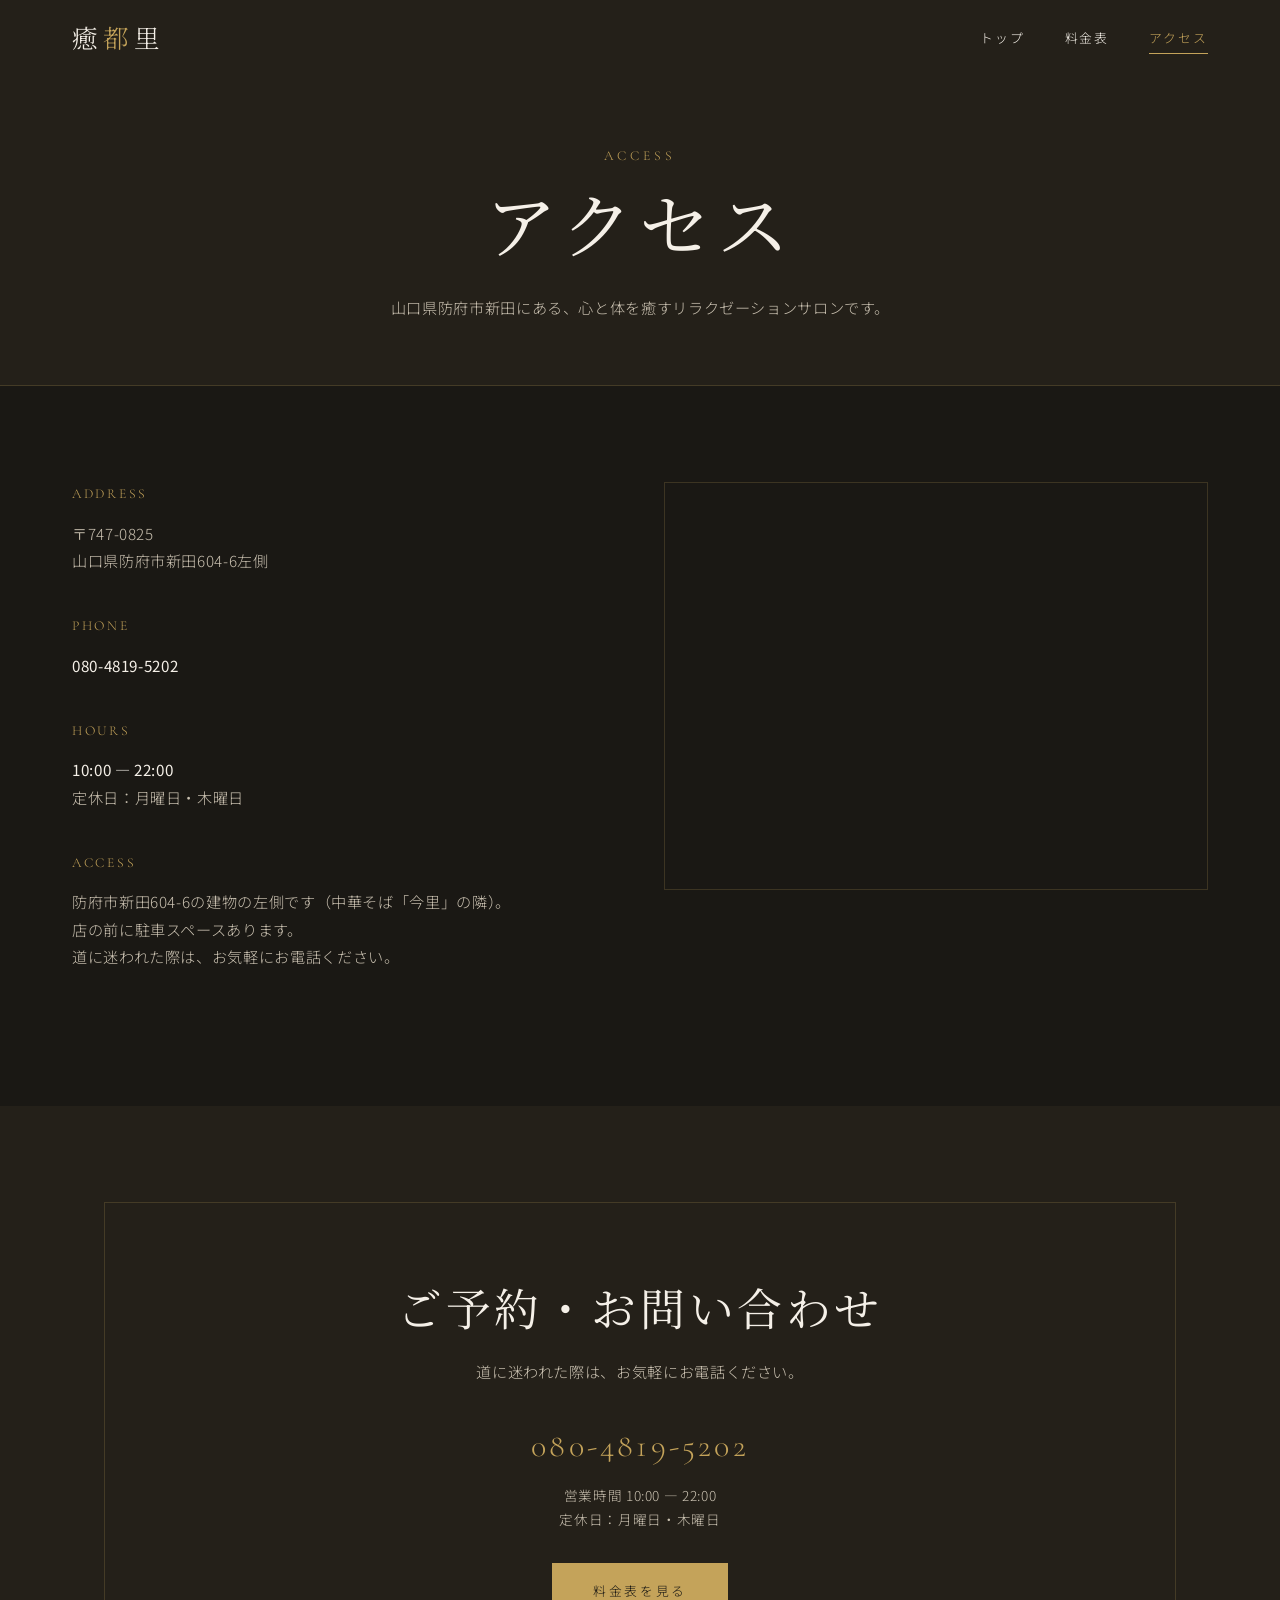
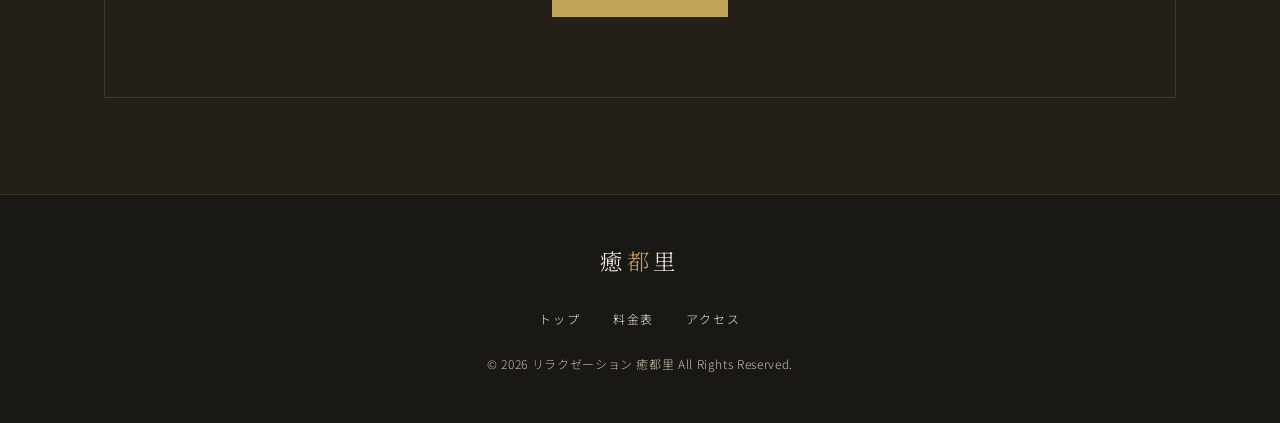
==== access.html @ 3822f06d "first release" ====
<!DOCTYPE html>
<html lang="ja">
<head>
  <meta charset="UTF-8">
  <meta name="viewport" content="width=device-width, initial-scale=1.0">
  <meta name="description" content="リラクゼーション 癒都里へのアクセス情報。住所、営業時間、最寄り駅からの道順をご案内します。">
  <title>アクセス | リラクゼーション 癒都里</title>
  <link rel="preconnect" href="https://fonts.googleapis.com">
  <link rel="preconnect" href="https://fonts.gstatic.com" crossorigin>
  <link href="https://fonts.googleapis.com/css2?family=Cormorant+Garamond:wght@300;400;500&family=Noto+Sans+JP:wght@300;400&family=Noto+Serif+JP:wght@300;400&display=swap" rel="stylesheet">
  <link rel="stylesheet" href="css/style.css">
</head>
<body>

  <header class="header">
    <div class="container header__inner">
      <a href="index.html" class="logo">癒<span>都</span>里</a>
      <nav class="nav">
        <a href="index.html" class="nav__link">トップ</a>
        <a href="price.html" class="nav__link">料金表</a>
        <a href="access.html" class="nav__link nav__link--active">アクセス</a>
      </nav>
      <button class="menu-toggle" aria-label="メニューを開く">
        <span></span>
        <span></span>
        <span></span>
      </button>
    </div>
  </header>

  <div class="page-header">
    <div class="container">
      <span class="section-label">Access</span>
      <h1 class="page-header__title">アクセス</h1>
      <p class="page-header__desc">山口県防府市新田にある、心と体を癒すリラクゼーションサロンです。</p>
    </div>
  </div>

  <section class="section">
    <div class="container">
      <div class="access-grid">
        <div class="access-info fade-in">
          <div class="access-info__block">
            <p class="access-info__label">Address</p>
            <p class="access-info__text">
              〒747-0825<br>
              山口県防府市新田604-6左側
            </p>
          </div>
          <div class="access-info__block">
            <p class="access-info__label">Phone</p>
            <p class="access-info__text">
              <strong>080-4819-5202</strong>
            </p>
          </div>
          <div class="access-info__block">
            <p class="access-info__label">Hours</p>
            <p class="access-info__text">
              <strong>10:00 — 22:00</strong><br>
              定休日：月曜日・木曜日
            </p>
          </div>
          <div class="access-info__block">
            <p class="access-info__label">Access</p>
            <p class="access-info__text">
              防府市新田604-6の建物の左側です（中華そば「今里」の隣）。<br>
              店の前に駐車スペースあります。<br>
              道に迷われた際は、お気軽にお電話ください。
            </p>
          </div>
        </div>
        <div class="access-map fade-in">
          <iframe
            src="https://maps.google.com/maps?q=%E9%98%B2%E5%BA%9C%E5%B8%82%E6%96%B0%E7%94%B0604-6&t=&z=15&ie=UTF8&iwloc=&output=embed"
            allowfullscreen=""
            loading="lazy"
            referrerpolicy="no-referrer-when-downgrade"
            title="癒都里 地図">
          </iframe>
        </div>
      </div>
    </div>
  </section>

  <section class="section section--alt">
    <div class="container">
      <div class="cta fade-in">
        <h2 class="cta__title">ご予約・お問い合わせ</h2>
        <p class="cta__desc">道に迷われた際は、お気軽にお電話ください。</p>
        <p class="cta__phone">080-4819-5202</p>
        <p class="cta__hours">営業時間 10:00 — 22:00<br>定休日：月曜日・木曜日</p>
        <a href="price.html" class="btn btn--filled">料金表を見る</a>
      </div>
    </div>
  </section>

  <footer class="footer">
    <div class="container">
      <p class="footer__logo">癒<span>都</span>里</p>
      <nav class="footer__nav">
        <a href="index.html">トップ</a>
        <a href="price.html">料金表</a>
        <a href="access.html">アクセス</a>
      </nav>
      <p class="footer__copy">&copy; 2026 リラクゼーション 癒都里 All Rights Reserved.</p>
    </div>
  </footer>

  <script src="js/main.js"></script>
</body>
</html>
---- css/style.css ----
/* ========================================
   癒都里 — Luxury Massage Salon
   ======================================== */

:root {
  --color-bg: #1a1814;
  --color-bg-light: #242019;
  --color-bg-card: #2c261f;
  --color-cream: #f5f0e8;
  --color-cream-muted: #c9c0b0;
  --color-gold: #c4a35a;
  --color-gold-light: #d4b87a;
  --color-gold-dark: #9a7d3c;
  --color-border: rgba(196, 163, 90, 0.2);
  --font-serif: "Cormorant Garamond", "Noto Serif JP", serif;
  --font-sans: "Noto Sans JP", "Hiragino Sans", sans-serif;
  --transition: 0.4s cubic-bezier(0.25, 0.46, 0.45, 0.94);
  --header-height: 80px;
}

*,
*::before,
*::after {
  box-sizing: border-box;
  margin: 0;
  padding: 0;
}

html {
  scroll-behavior: smooth;
  font-size: 16px;
}

body {
  font-family: var(--font-sans);
  background-color: var(--color-bg);
  color: var(--color-cream);
  line-height: 1.8;
  font-weight: 300;
  letter-spacing: 0.04em;
  overflow-x: hidden;
}

img {
  max-width: 100%;
  height: auto;
  display: block;
}

a {
  color: inherit;
  text-decoration: none;
  transition: color var(--transition);
}

a:hover {
  color: var(--color-gold);
}

ul {
  list-style: none;
}

/* ---- Typography ---- */

h1, h2, h3, h4 {
  font-family: var(--font-serif);
  font-weight: 400;
  line-height: 1.3;
  letter-spacing: 0.08em;
}

h1 { font-size: clamp(2.5rem, 6vw, 4.5rem); }
h2 { font-size: clamp(1.8rem, 4vw, 2.8rem); }
h3 { font-size: clamp(1.2rem, 2.5vw, 1.6rem); }

.section-label {
  display: block;
  font-family: var(--font-serif);
  font-size: 0.85rem;
  letter-spacing: 0.3em;
  text-transform: uppercase;
  color: var(--color-gold);
  margin-bottom: 1rem;
}

.section-title {
  margin-bottom: 1.5rem;
}

.section-desc {
  color: var(--color-cream-muted);
  max-width: 600px;
  font-size: 0.95rem;
}

/* ---- Layout ---- */

.container {
  width: 100%;
  max-width: 1200px;
  margin: 0 auto;
  padding: 0 2rem;
}

.section {
  padding: 6rem 0;
}

.section--alt {
  background-color: var(--color-bg-light);
}

/* ---- Header ---- */

.header {
  position: fixed;
  top: 0;
  left: 0;
  right: 0;
  z-index: 1000;
  height: var(--header-height);
  display: flex;
  align-items: center;
  transition: background var(--transition), box-shadow var(--transition);
}

.header--scrolled {
  background: rgba(26, 24, 20, 0.95);
  backdrop-filter: blur(12px);
  box-shadow: 0 1px 0 var(--color-border);
}

.header__inner {
  display: flex;
  align-items: center;
  justify-content: space-between;
  width: 100%;
}

.logo {
  font-family: var(--font-serif);
  font-size: 1.6rem;
  letter-spacing: 0.2em;
  color: var(--color-cream);
}

.logo span {
  color: var(--color-gold);
}

.nav {
  display: flex;
  gap: 2.5rem;
}

.nav__link {
  font-size: 0.8rem;
  letter-spacing: 0.15em;
  text-transform: uppercase;
  position: relative;
  padding-bottom: 4px;
}

.nav__link::after {
  content: "";
  position: absolute;
  bottom: 0;
  left: 0;
  width: 0;
  height: 1px;
  background: var(--color-gold);
  transition: width var(--transition);
}

.nav__link:hover::after,
.nav__link--active::after {
  width: 100%;
}

.nav__link--active {
  color: var(--color-gold);
}

/* Hamburger */
.menu-toggle {
  display: none;
  flex-direction: column;
  gap: 6px;
  background: none;
  border: none;
  cursor: pointer;
  padding: 4px;
}

.menu-toggle span {
  display: block;
  width: 24px;
  height: 1px;
  background: var(--color-cream);
  transition: var(--transition);
}

.menu-toggle--open span:nth-child(1) {
  transform: rotate(45deg) translate(5px, 5px);
}

.menu-toggle--open span:nth-child(2) {
  opacity: 0;
}

.menu-toggle--open span:nth-child(3) {
  transform: rotate(-45deg) translate(5px, -5px);
}

/* ---- Hero ---- */

.hero {
  position: relative;
  min-height: 100vh;
  display: flex;
  align-items: center;
  justify-content: center;
  text-align: center;
  overflow: hidden;
}

.hero__bg {
  position: absolute;
  inset: 0;
  background:
    linear-gradient(
      to bottom,
      rgba(26, 24, 20, 0.5) 0%,
      rgba(26, 24, 20, 0.7) 50%,
      rgba(26, 24, 20, 0.95) 100%
    ),
    url("../img/hero/hero-bg.jpg") center/cover no-repeat;
}

.hero__content {
  position: relative;
  z-index: 1;
  padding: 2rem;
  animation: fadeUp 1.2s ease forwards;
}

.hero__subtitle {
  font-family: var(--font-serif);
  font-size: 0.9rem;
  letter-spacing: 0.4em;
  text-transform: uppercase;
  color: var(--color-gold);
  margin-bottom: 1.5rem;
}

.hero__title {
  margin-bottom: 1.5rem;
}

.hero__desc {
  color: var(--color-cream-muted);
  font-size: 1rem;
  max-width: 500px;
  margin: 0 auto 2.5rem;
}

.hero__scroll {
  position: absolute;
  bottom: 2.5rem;
  left: 50%;
  transform: translateX(-50%);
  display: flex;
  flex-direction: column;
  align-items: center;
  gap: 0.5rem;
  font-size: 0.7rem;
  letter-spacing: 0.2em;
  text-transform: uppercase;
  color: var(--color-cream-muted);
  animation: fadeUp 1.2s 0.6s ease both;
}

.hero__scroll-line {
  width: 1px;
  height: 40px;
  background: linear-gradient(to bottom, var(--color-gold), transparent);
  animation: scrollLine 2s ease infinite;
}

/* ---- Buttons ---- */

.btn {
  display: inline-block;
  padding: 0.9rem 2.5rem;
  font-size: 0.8rem;
  letter-spacing: 0.2em;
  text-transform: uppercase;
  border: 1px solid var(--color-gold);
  color: var(--color-gold);
  background: transparent;
  cursor: pointer;
  transition: var(--transition);
  font-family: var(--font-sans);
}

.btn:hover {
  background: var(--color-gold);
  color: var(--color-bg);
}

.btn--filled {
  background: var(--color-gold);
  color: var(--color-bg);
}

.btn--filled:hover {
  background: var(--color-gold-light);
  border-color: var(--color-gold-light);
}

/* ---- Page Header ---- */

.page-header {
  padding: calc(var(--header-height) + 4rem) 0 4rem;
  text-align: center;
  background: var(--color-bg-light);
  border-bottom: 1px solid var(--color-border);
}

.page-header__title {
  margin-bottom: 1rem;
}

.page-header__desc {
  color: var(--color-cream-muted);
  font-size: 0.95rem;
}

/* ---- About / Features ---- */

.about-grid {
  display: grid;
  grid-template-columns: 1fr 1fr;
  gap: 4rem;
  align-items: center;
}

.about-grid__image {
  position: relative;
  aspect-ratio: 4 / 3;
  overflow: hidden;
  background-color: var(--color-bg-light);
}

.about-grid__image img {
  width: 100%;
  height: 100%;
  object-fit: contain;
  object-position: center;
  transition: transform 0.8s ease;
}

.about-grid__image:hover img {
  transform: scale(1.03);
}

.about-grid__image::after {
  content: "";
  position: absolute;
  inset: 12px;
  border: 1px solid var(--color-gold);
  opacity: 0.3;
  pointer-events: none;
}

.features {
  display: grid;
  grid-template-columns: repeat(3, 1fr);
  gap: 2rem;
}

.feature-card {
  padding: 2.5rem 2rem;
  border: 1px solid var(--color-border);
  text-align: center;
  transition: var(--transition);
}

.feature-card:hover {
  border-color: var(--color-gold);
  transform: translateY(-4px);
}

.feature-card__icon {
  font-size: 2rem;
  margin-bottom: 1.5rem;
  color: var(--color-gold);
}

.feature-card__title {
  margin-bottom: 1rem;
  font-size: 1.1rem;
}

.feature-card__text {
  color: var(--color-cream-muted);
  font-size: 0.85rem;
}

/* ---- Menu Preview ---- */

.menu-preview {
  display: grid;
  grid-template-columns: repeat(3, 1fr);
  gap: 1.5rem;
}

.menu-preview--two {
  grid-template-columns: repeat(2, 1fr);
  max-width: 800px;
  margin: 0 auto;
}

.menu-card {
  position: relative;
  overflow: hidden;
  aspect-ratio: 3/4;
}

.menu-card img {
  width: 100%;
  height: 100%;
  object-fit: cover;
  object-position: center 35%;
  filter: brightness(0.9) saturate(0.9);
  transition: transform 0.8s ease, filter 0.8s ease;
}

.menu-card:hover img {
  transform: scale(1.05);
  filter: brightness(0.95) saturate(0.95);
}

.menu-card__overlay {
  position: absolute;
  inset: 0;
  background: linear-gradient(to top, rgba(26, 24, 20, 0.9) 0%, transparent 60%);
  display: flex;
  flex-direction: column;
  justify-content: flex-end;
  padding: 2rem;
}

.menu-card__title {
  font-size: 1.2rem;
  margin-bottom: 0.3rem;
}

.menu-card__price {
  color: var(--color-gold);
  font-family: var(--font-serif);
  font-size: 1.1rem;
}

/* ---- Price Table ---- */

.price-category {
  margin-bottom: 4rem;
}

.price-category:last-child {
  margin-bottom: 0;
}

.price-category__header {
  display: flex;
  align-items: baseline;
  gap: 1.5rem;
  margin-bottom: 2rem;
  padding-bottom: 1rem;
  border-bottom: 1px solid var(--color-border);
}

.price-category__desc {
  color: var(--color-cream-muted);
  font-size: 0.85rem;
}

.price-list {
  display: flex;
  flex-direction: column;
  gap: 0;
}

.price-item {
  display: grid;
  grid-template-columns: 1fr auto auto;
  gap: 2rem;
  align-items: baseline;
  padding: 1.5rem 0;
  border-bottom: 1px solid var(--color-border);
  transition: var(--transition);
}

.price-item:hover {
  padding-left: 1rem;
  border-color: var(--color-gold);
}

.price-item__name {
  font-family: var(--font-serif);
  font-size: 1.15rem;
}

.price-item__detail {
  color: var(--color-cream-muted);
  font-size: 0.8rem;
  margin-top: 0.3rem;
}

.price-item__duration {
  color: var(--color-cream-muted);
  font-size: 0.85rem;
  white-space: nowrap;
}

.price-item__price {
  font-family: var(--font-serif);
  font-size: 1.3rem;
  color: var(--color-gold);
  white-space: nowrap;
}

.price-item__price small {
  font-size: 0.75rem;
  color: var(--color-cream-muted);
}

.price-note {
  margin-top: 3rem;
  padding: 2rem;
  border: 1px solid var(--color-border);
  color: var(--color-cream-muted);
  font-size: 0.85rem;
}

.price-note ul {
  margin-top: 0.5rem;
  padding-left: 1.2rem;
}

.price-note li {
  list-style: disc;
  margin-bottom: 0.3rem;
}

/* ---- Access ---- */

.access-grid {
  display: grid;
  grid-template-columns: 1fr 1fr;
  gap: 3rem;
}

.access-info__block {
  margin-bottom: 2.5rem;
}

.access-info__label {
  font-family: var(--font-serif);
  font-size: 0.85rem;
  letter-spacing: 0.2em;
  color: var(--color-gold);
  margin-bottom: 0.8rem;
  text-transform: uppercase;
}

.access-info__text {
  color: var(--color-cream-muted);
  font-size: 0.95rem;
}

.access-info__text strong {
  color: var(--color-cream);
  font-weight: 400;
}

.access-map {
  position: relative;
  aspect-ratio: 4/3;
  border: 1px solid var(--color-border);
  overflow: hidden;
}

.access-map iframe {
  width: 100%;
  height: 100%;
  border: 0;
  filter: grayscale(30%) contrast(1.1);
}

.access-steps {
  margin-top: 4rem;
}

.access-steps__list {
  display: grid;
  grid-template-columns: repeat(3, 1fr);
  gap: 2rem;
  margin-top: 2rem;
}

.access-step {
  text-align: center;
  padding: 2rem 1.5rem;
  border: 1px solid var(--color-border);
}

.access-step__number {
  font-family: var(--font-serif);
  font-size: 2rem;
  color: var(--color-gold);
  margin-bottom: 1rem;
}

.access-step__title {
  margin-bottom: 0.8rem;
  font-size: 1rem;
}

.access-step__text {
  color: var(--color-cream-muted);
  font-size: 0.85rem;
}

/* ---- CTA ---- */

.cta {
  text-align: center;
  padding: 5rem 2rem;
  border: 1px solid var(--color-border);
  margin: 0 2rem;
}

.cta__title {
  margin-bottom: 1rem;
}

.cta__desc {
  color: var(--color-cream-muted);
  margin-bottom: 2rem;
  font-size: 0.95rem;
}

.cta__phone {
  font-family: var(--font-serif);
  font-size: 2rem;
  color: var(--color-gold);
  letter-spacing: 0.1em;
  margin-bottom: 0.5rem;
}

.cta__hours {
  color: var(--color-cream-muted);
  font-size: 0.85rem;
  margin-bottom: 2rem;
}

/* ---- Footer ---- */

.footer {
  padding: 3rem 0;
  border-top: 1px solid var(--color-border);
  text-align: center;
}

.footer__logo {
  font-family: var(--font-serif);
  font-size: 1.4rem;
  letter-spacing: 0.2em;
  margin-bottom: 1.5rem;
}

.footer__logo span {
  color: var(--color-gold);
}

.footer__nav {
  display: flex;
  justify-content: center;
  gap: 2rem;
  margin-bottom: 1.5rem;
}

.footer__nav a {
  font-size: 0.75rem;
  letter-spacing: 0.15em;
  text-transform: uppercase;
}

.footer__copy {
  color: var(--color-cream-muted);
  font-size: 0.75rem;
}

/* ---- Animations ---- */

@keyframes fadeUp {
  from {
    opacity: 0;
    transform: translateY(30px);
  }
  to {
    opacity: 1;
    transform: translateY(0);
  }
}

@keyframes scrollLine {
  0%, 100% { opacity: 0; transform: scaleY(0); transform-origin: top; }
  50% { opacity: 1; transform: scaleY(1); transform-origin: top; }
  51% { transform-origin: bottom; }
  100% { opacity: 0; transform: scaleY(0); transform-origin: bottom; }
}

.fade-in {
  opacity: 0;
  transform: translateY(20px);
  transition: opacity 0.8s ease, transform 0.8s ease;
}

.fade-in--visible {
  opacity: 1;
  transform: translateY(0);
}

/* ---- Divider ---- */

.divider {
  width: 60px;
  height: 1px;
  background: var(--color-gold);
  margin: 1.5rem auto;
}

.divider--left {
  margin: 1.5rem 0;
}

/* ---- Responsive ---- */

@media (max-width: 1024px) {
  .features {
    grid-template-columns: repeat(2, 1fr);
  }

  .menu-preview {
    grid-template-columns: repeat(2, 1fr);
  }

  .access-steps__list {
    grid-template-columns: repeat(2, 1fr);
  }
}

@media (max-width: 768px) {
  :root {
    --header-height: 70px;
  }

  .nav {
    position: fixed;
    top: var(--header-height);
    left: 0;
    right: 0;
    background: rgba(26, 24, 20, 0.98);
    flex-direction: column;
    align-items: center;
    padding: 2rem;
    gap: 1.5rem;
    transform: translateY(-120%);
    opacity: 0;
    transition: var(--transition);
    border-bottom: 1px solid var(--color-border);
  }

  .nav--open {
    transform: translateY(0);
    opacity: 1;
  }

  .menu-toggle {
    display: flex;
  }

  .about-grid {
    grid-template-columns: 1fr;
    gap: 2rem;
  }

  .about-grid__image {
    aspect-ratio: 3 / 2;
  }

  .features {
    grid-template-columns: 1fr;
  }

  .menu-preview {
    grid-template-columns: 1fr;
  }

  .price-item {
    grid-template-columns: 1fr;
    gap: 0.5rem;
  }

  .access-grid {
    grid-template-columns: 1fr;
  }

  .access-steps__list {
    grid-template-columns: 1fr;
  }

  .section {
    padding: 4rem 0;
  }

  .cta {
    margin: 0 1rem;
    padding: 3rem 1.5rem;
  }
}

@media (max-width: 480px) {
  .container {
    padding: 0 1.2rem;
  }

  .hero__title {
    font-size: 2.2rem;
  }

  .cta__phone {
    font-size: 1.5rem;
  }
}
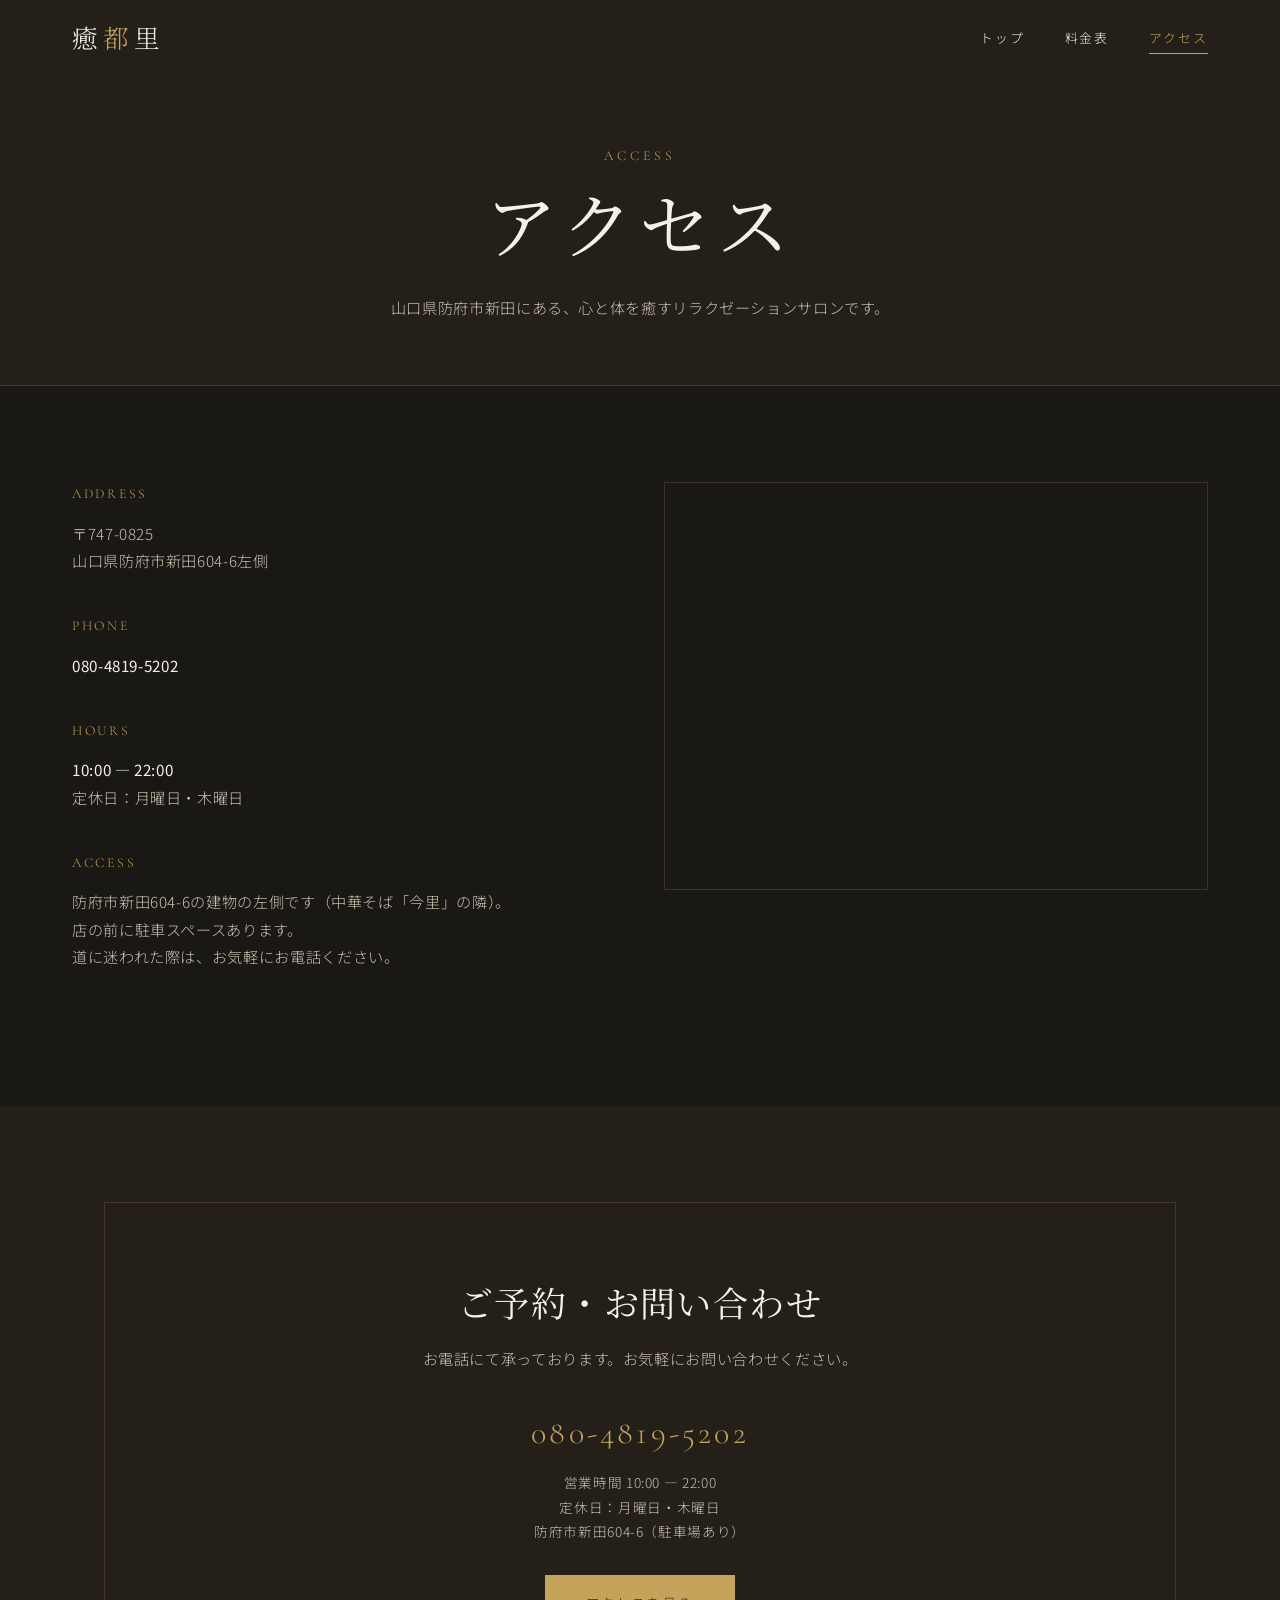
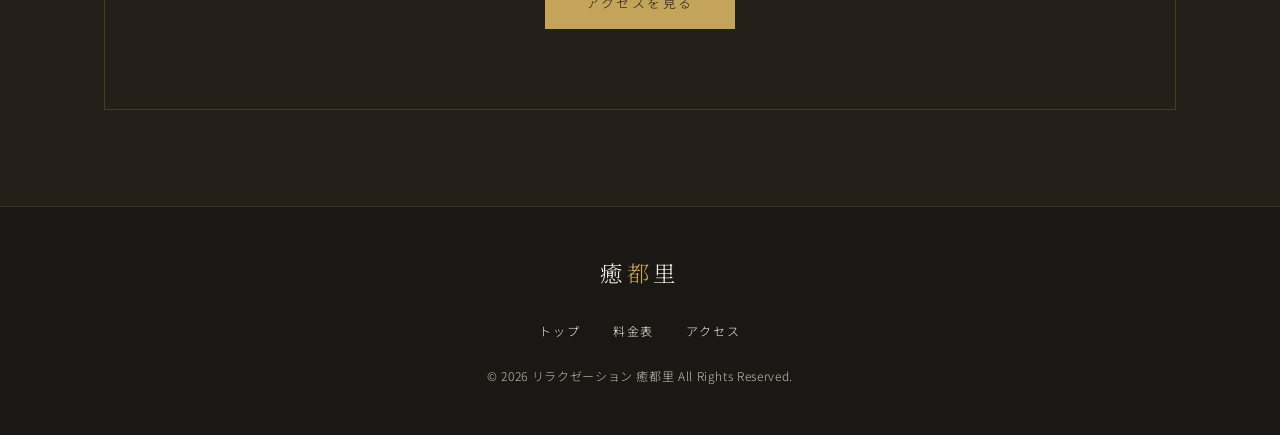
==== commit 524d0066: "0615" ====
--- a/access.html
+++ b/access.html
@@ -3,12 +3,80 @@
 <head>
   <meta charset="UTF-8">
   <meta name="viewport" content="width=device-width, initial-scale=1.0">
-  <meta name="description" content="リラクゼーション 癒都里へのアクセス情報。住所、営業時間、最寄り駅からの道順をご案内します。">
-  <title>アクセス | リラクゼーション 癒都里</title>
+  <meta name="description" content="癒都里（防府市新田）へのアクセス。〒747-0825 山口県防府市新田604-6左側（中華そば「今里」の隣）。店前駐車あり。営業10:00〜22:00、定休日月・木。080-4819-5202。">
+  <meta name="keywords" content="防府市,新田,アクセス,駐車場,リラクゼーション,癒都里">
+  <meta name="robots" content="index, follow">
+  <meta name="theme-color" content="#1a1814">
+  <title>アクセス｜癒都里 - 防府市新田604-6のリラクゼーションサロン</title>
+  <link rel="canonical" href="https://zhongcun1980.github.io/YutoriHP/access.html">
+  <link rel="icon" href="favicon.svg" type="image/svg+xml">
+  <link rel="apple-touch-icon" href="favicon.svg">
+  <link rel="manifest" href="site.webmanifest">
+  <meta property="og:type" content="website">
+  <meta property="og:locale" content="ja_JP">
+  <meta property="og:site_name" content="リラクゼーション 癒都里">
+  <meta property="og:title" content="アクセス｜癒都里 - 防府市新田604-6のリラクゼーションサロン">
+  <meta property="og:description" content="〒747-0825 山口県防府市新田604-6左側。中華そば「今里」の隣、店前駐車あり。">
+  <meta property="og:url" content="https://zhongcun1980.github.io/YutoriHP/access.html">
+  <meta property="og:image" content="https://zhongcun1980.github.io/YutoriHP/img/about.jpg">
+  <meta name="twitter:card" content="summary_large_image">
+  <meta name="twitter:title" content="アクセス｜癒都里 - 防府市新田604-6のリラクゼーションサロン">
+  <meta name="twitter:description" content="防府市新田604-6左側。中華そば「今里」の隣、店前駐車あり。">
+  <meta name="twitter:image" content="https://zhongcun1980.github.io/YutoriHP/img/about.jpg">
   <link rel="preconnect" href="https://fonts.googleapis.com">
   <link rel="preconnect" href="https://fonts.gstatic.com" crossorigin>
   <link href="https://fonts.googleapis.com/css2?family=Cormorant+Garamond:wght@300;400;500&family=Noto+Sans+JP:wght@300;400&family=Noto+Serif+JP:wght@300;400&display=swap" rel="stylesheet">
   <link rel="stylesheet" href="css/style.css">
+  <script type="application/ld+json">
+  {
+    "@context": "https://schema.org",
+    "@type": "BreadcrumbList",
+    "itemListElement": [
+      {
+        "@type": "ListItem",
+        "position": 1,
+        "name": "トップ",
+        "item": "https://zhongcun1980.github.io/YutoriHP/"
+      },
+      {
+        "@type": "ListItem",
+        "position": 2,
+        "name": "アクセス",
+        "item": "https://zhongcun1980.github.io/YutoriHP/access.html"
+      }
+    ]
+  }
+  </script>
+  <script type="application/ld+json">
+  {
+    "@context": "https://schema.org",
+    "@type": "HealthAndBeautyBusiness",
+    "name": "リラクゼーション 癒都里",
+    "url": "https://zhongcun1980.github.io/YutoriHP/",
+    "telephone": "080-4819-5202",
+    "address": {
+      "@type": "PostalAddress",
+      "postalCode": "747-0825",
+      "addressRegion": "山口県",
+      "addressLocality": "防府市",
+      "streetAddress": "新田604-6左側",
+      "addressCountry": "JP"
+    },
+    "geo": {
+      "@type": "GeoCoordinates",
+      "latitude": 34.058,
+      "longitude": 131.568
+    },
+    "openingHoursSpecification": [
+      {
+        "@type": "OpeningHoursSpecification",
+        "dayOfWeek": ["Tuesday", "Wednesday", "Friday", "Saturday", "Sunday"],
+        "opens": "10:00",
+        "closes": "22:00"
+      }
+    ]
+  }
+  </script>
 </head>
 <body>
 
@@ -86,10 +154,10 @@
     <div class="container">
       <div class="cta fade-in">
         <h2 class="cta__title">ご予約・お問い合わせ</h2>
-        <p class="cta__desc">道に迷われた際は、お気軽にお電話ください。</p>
+        <p class="cta__desc">お電話にて承っております。お気軽にお問い合わせください。</p>
         <p class="cta__phone">080-4819-5202</p>
-        <p class="cta__hours">営業時間 10:00 — 22:00<br>定休日：月曜日・木曜日</p>
-        <a href="price.html" class="btn btn--filled">料金表を見る</a>
+        <p class="cta__hours">営業時間 10:00 — 22:00<br>定休日：月曜日・木曜日<br>防府市新田604-6（駐車場あり）</p>
+        <a href="access.html" class="btn btn--filled">アクセスを見る</a>
       </div>
     </div>
   </section>
--- a/css/style.css
+++ b/css/style.css
@@ -408,6 +408,51 @@
   font-size: 0.85rem;
 }
 
+/* ---- Therapist ---- */
+
+.therapist-intro {
+  max-width: 640px;
+  margin: 0 auto;
+  text-align: center;
+  padding: 2.5rem 2rem;
+  background-color: var(--color-bg-card);
+  border: 1px solid rgba(196, 163, 90, 0.35);
+}
+
+.therapist-intro__lead {
+  font-family: var(--font-serif);
+  font-size: 1.2rem;
+  margin-bottom: 1.5rem;
+  color: var(--color-cream);
+  letter-spacing: 0.06em;
+}
+
+.therapist-intro__text {
+  color: var(--color-cream-muted);
+  font-size: 0.95rem;
+  line-height: 2;
+  margin-bottom: 1.5rem;
+}
+
+.therapist-intro__text:last-child {
+  margin-bottom: 0;
+}
+
+.therapist-intro__link {
+  display: inline-block;
+  color: var(--color-gold);
+  font-family: var(--font-serif);
+  font-size: 1rem;
+  letter-spacing: 0.08em;
+  text-decoration: underline;
+  text-underline-offset: 4px;
+  transition: color var(--transition);
+}
+
+.therapist-intro__link:hover {
+  color: var(--color-gold-light);
+}
+
 /* ---- Menu Preview ---- */
 
 .menu-preview {
@@ -645,6 +690,8 @@
 
 .cta__title {
   margin-bottom: 1rem;
+  font-size: clamp(1.35rem, 3.8vw, 2.2rem);
+  letter-spacing: 0.04em;
 }
 
 .cta__desc {
@@ -846,4 +893,9 @@
   .cta__phone {
     font-size: 1.5rem;
   }
-}
+
+  .cta__title {
+    font-size: 1.3rem;
+    letter-spacing: 0.02em;
+  }
+}
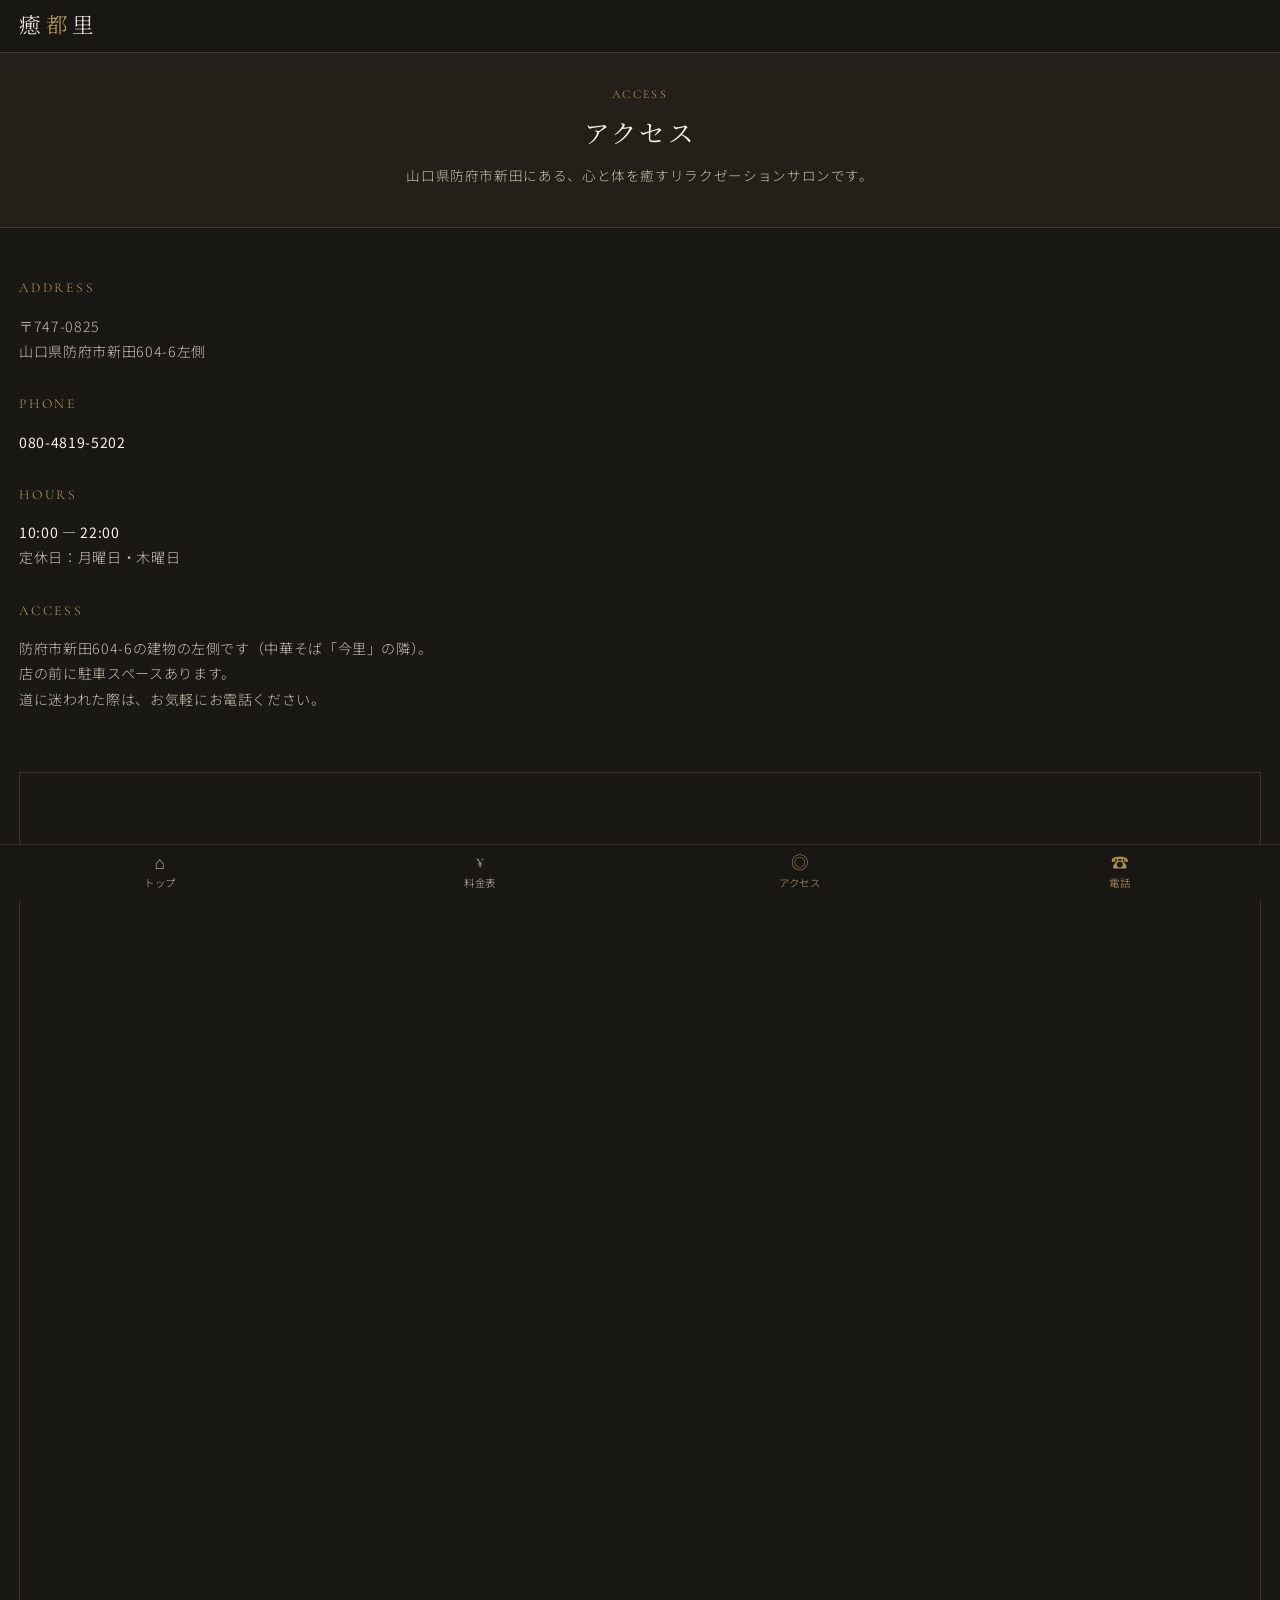
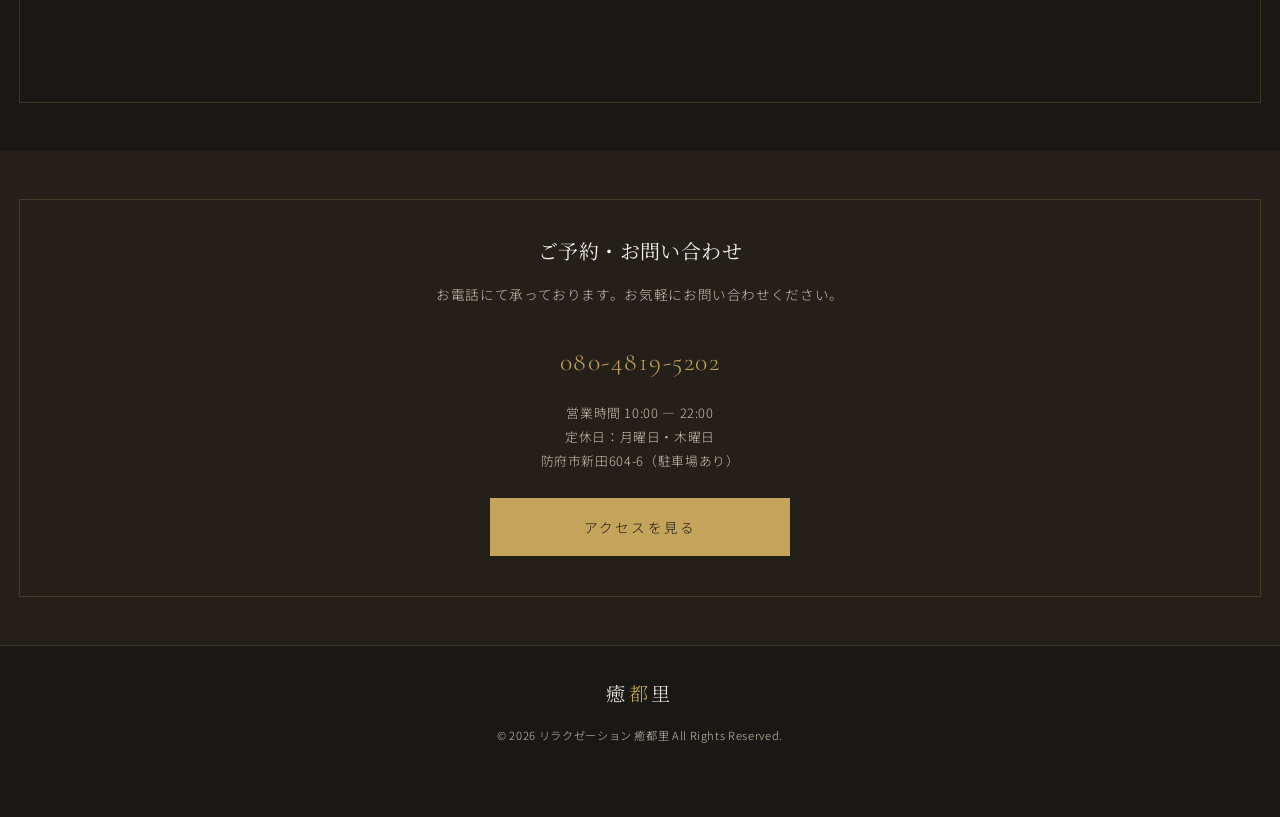
==== commit 157d6ac4: "スマホ用に変更" ====
--- a/access.html
+++ b/access.html
@@ -7,6 +7,8 @@
   <meta name="keywords" content="防府市,新田,アクセス,駐車場,リラクゼーション,癒都里">
   <meta name="robots" content="index, follow">
   <meta name="theme-color" content="#1a1814">
+  <meta name="format-detection" content="telephone=yes">
+  <meta name="apple-mobile-web-app-capable" content="yes">
   <title>アクセス｜癒都里 - 防府市新田604-6のリラクゼーションサロン</title>
   <link rel="canonical" href="https://zhongcun1980.github.io/YutoriHP/access.html">
   <link rel="icon" href="favicon.svg" type="image/svg+xml">
@@ -26,7 +28,7 @@
   <link rel="preconnect" href="https://fonts.googleapis.com">
   <link rel="preconnect" href="https://fonts.gstatic.com" crossorigin>
   <link href="https://fonts.googleapis.com/css2?family=Cormorant+Garamond:wght@300;400;500&family=Noto+Sans+JP:wght@300;400&family=Noto+Serif+JP:wght@300;400&display=swap" rel="stylesheet">
-  <link rel="stylesheet" href="css/style.css">
+  <link rel="stylesheet" href="css/style.css?v=3">
   <script type="application/ld+json">
   {
     "@context": "https://schema.org",
@@ -155,7 +157,7 @@
       <div class="cta fade-in">
         <h2 class="cta__title">ご予約・お問い合わせ</h2>
         <p class="cta__desc">お電話にて承っております。お気軽にお問い合わせください。</p>
-        <p class="cta__phone">080-4819-5202</p>
+        <a href="tel:08048195202" class="cta__phone">080-4819-5202</a>
         <p class="cta__hours">営業時間 10:00 — 22:00<br>定休日：月曜日・木曜日<br>防府市新田604-6（駐車場あり）</p>
         <a href="access.html" class="btn btn--filled">アクセスを見る</a>
       </div>
@@ -174,6 +176,13 @@
     </div>
   </footer>
 
+  <nav class="bottom-nav" aria-label="メインメニュー">
+    <a href="index.html" class="bottom-nav__link bottom-nav__link--home">トップ</a>
+    <a href="price.html" class="bottom-nav__link bottom-nav__link--price">料金表</a>
+    <a href="access.html" class="bottom-nav__link bottom-nav__link--access bottom-nav__link--active">アクセス</a>
+    <a href="tel:08048195202" class="bottom-nav__link bottom-nav__link--phone">電話</a>
+  </nav>
+
   <script src="js/main.js"></script>
 </body>
 </html>
--- a/css/style.css
+++ b/css/style.css
@@ -15,7 +15,8 @@
   --font-serif: "Cormorant Garamond", "Noto Serif JP", serif;
   --font-sans: "Noto Sans JP", "Hiragino Sans", sans-serif;
   --transition: 0.4s cubic-bezier(0.25, 0.46, 0.45, 0.94);
-  --header-height: 80px;
+  --header-height: 52px;
+  --bottom-nav-height: 56px;
 }
 
 *,
@@ -39,6 +40,8 @@
   font-weight: 300;
   letter-spacing: 0.04em;
   overflow-x: hidden;
+  padding-bottom: calc(var(--bottom-nav-height) + env(safe-area-inset-bottom, 0px));
+  -webkit-text-size-adjust: 100%;
 }
 
 img {
@@ -70,9 +73,9 @@
   letter-spacing: 0.08em;
 }
 
-h1 { font-size: clamp(2.5rem, 6vw, 4.5rem); }
-h2 { font-size: clamp(1.8rem, 4vw, 2.8rem); }
-h3 { font-size: clamp(1.2rem, 2.5vw, 1.6rem); }
+h1 { font-size: 2rem; }
+h2 { font-size: 1.5rem; }
+h3 { font-size: 1.1rem; }
 
 .section-label {
   display: block;
@@ -98,13 +101,13 @@
 
 .container {
   width: 100%;
-  max-width: 1200px;
+  max-width: 100%;
   margin: 0 auto;
-  padding: 0 2rem;
+  padding: 0 1.2rem;
 }
 
 .section {
-  padding: 6rem 0;
+  padding: 3rem 0;
 }
 
 .section--alt {
@@ -122,7 +125,10 @@
   height: var(--header-height);
   display: flex;
   align-items: center;
-  transition: background var(--transition), box-shadow var(--transition);
+  background: rgba(26, 24, 20, 0.95);
+  backdrop-filter: blur(12px);
+  box-shadow: 0 1px 0 var(--color-border);
+  padding-top: env(safe-area-inset-top, 0px);
 }
 
 .header--scrolled {
@@ -140,7 +146,7 @@
 
 .logo {
   font-family: var(--font-serif);
-  font-size: 1.6rem;
+  font-size: 1.35rem;
   letter-spacing: 0.2em;
   color: var(--color-cream);
 }
@@ -149,80 +155,22 @@
   color: var(--color-gold);
 }
 
-.nav {
-  display: flex;
-  gap: 2.5rem;
-}
-
-.nav__link {
-  font-size: 0.8rem;
-  letter-spacing: 0.15em;
-  text-transform: uppercase;
-  position: relative;
-  padding-bottom: 4px;
-}
-
-.nav__link::after {
-  content: "";
-  position: absolute;
-  bottom: 0;
-  left: 0;
-  width: 0;
-  height: 1px;
-  background: var(--color-gold);
-  transition: width var(--transition);
-}
-
-.nav__link:hover::after,
-.nav__link--active::after {
-  width: 100%;
-}
-
-.nav__link--active {
-  color: var(--color-gold);
-}
-
-/* Hamburger */
+.nav,
 .menu-toggle {
   display: none;
-  flex-direction: column;
-  gap: 6px;
-  background: none;
-  border: none;
-  cursor: pointer;
-  padding: 4px;
-}
-
-.menu-toggle span {
-  display: block;
-  width: 24px;
-  height: 1px;
-  background: var(--color-cream);
-  transition: var(--transition);
-}
-
-.menu-toggle--open span:nth-child(1) {
-  transform: rotate(45deg) translate(5px, 5px);
-}
-
-.menu-toggle--open span:nth-child(2) {
-  opacity: 0;
-}
-
-.menu-toggle--open span:nth-child(3) {
-  transform: rotate(-45deg) translate(5px, -5px);
 }
 
 /* ---- Hero ---- */
 
 .hero {
   position: relative;
-  min-height: 100vh;
+  min-height: auto;
   display: flex;
   align-items: center;
   justify-content: center;
   text-align: center;
   overflow: hidden;
+  padding: calc(var(--header-height) + 2rem) 0 3rem;
 }
 
 .hero__bg {
@@ -241,44 +189,36 @@
 .hero__content {
   position: relative;
   z-index: 1;
-  padding: 2rem;
+  padding: 0 1rem;
   animation: fadeUp 1.2s ease forwards;
 }
 
 .hero__subtitle {
   font-family: var(--font-serif);
+  font-size: 0.75rem;
+  letter-spacing: 0.25em;
+  text-transform: uppercase;
+  color: var(--color-gold);
+  margin-bottom: 1rem;
+}
+
+.hero__title {
+  margin-bottom: 1.25rem;
+  font-size: 1.85rem;
+  line-height: 1.45;
+}
+
+.hero__desc {
+  color: var(--color-cream-muted);
   font-size: 0.9rem;
-  letter-spacing: 0.4em;
-  text-transform: uppercase;
-  color: var(--color-gold);
-  margin-bottom: 1.5rem;
-}
-
-.hero__title {
-  margin-bottom: 1.5rem;
-}
-
-.hero__desc {
-  color: var(--color-cream-muted);
-  font-size: 1rem;
-  max-width: 500px;
-  margin: 0 auto 2.5rem;
+  max-width: 100%;
+  margin: 0 auto 2rem;
+  line-height: 1.95;
+  text-align: left;
 }
 
 .hero__scroll {
-  position: absolute;
-  bottom: 2.5rem;
-  left: 50%;
-  transform: translateX(-50%);
-  display: flex;
-  flex-direction: column;
-  align-items: center;
-  gap: 0.5rem;
-  font-size: 0.7rem;
-  letter-spacing: 0.2em;
-  text-transform: uppercase;
-  color: var(--color-cream-muted);
-  animation: fadeUp 1.2s 0.6s ease both;
+  display: none;
 }
 
 .hero__scroll-line {
@@ -291,10 +231,13 @@
 /* ---- Buttons ---- */
 
 .btn {
-  display: inline-block;
-  padding: 0.9rem 2.5rem;
-  font-size: 0.8rem;
-  letter-spacing: 0.2em;
+  display: block;
+  width: 100%;
+  max-width: 300px;
+  margin: 0 auto;
+  padding: 1rem 1.5rem;
+  font-size: 0.85rem;
+  letter-spacing: 0.15em;
   text-transform: uppercase;
   border: 1px solid var(--color-gold);
   color: var(--color-gold);
@@ -302,9 +245,12 @@
   cursor: pointer;
   transition: var(--transition);
   font-family: var(--font-sans);
-}
-
-.btn:hover {
+  text-align: center;
+  -webkit-tap-highlight-color: transparent;
+  touch-action: manipulation;
+}
+
+.btn:active {
   background: var(--color-gold);
   color: var(--color-bg);
 }
@@ -322,33 +268,35 @@
 /* ---- Page Header ---- */
 
 .page-header {
-  padding: calc(var(--header-height) + 4rem) 0 4rem;
+  padding: calc(var(--header-height) + 2rem) 0 2.5rem;
   text-align: center;
   background: var(--color-bg-light);
   border-bottom: 1px solid var(--color-border);
 }
 
 .page-header__title {
-  margin-bottom: 1rem;
+  margin-bottom: 0.75rem;
+  font-size: 1.6rem;
 }
 
 .page-header__desc {
   color: var(--color-cream-muted);
-  font-size: 0.95rem;
+  font-size: 0.85rem;
+  padding: 0 0.5rem;
 }
 
 /* ---- About / Features ---- */
 
 .about-grid {
   display: grid;
-  grid-template-columns: 1fr 1fr;
-  gap: 4rem;
+  grid-template-columns: 1fr;
+  gap: 2rem;
   align-items: center;
 }
 
 .about-grid__image {
   position: relative;
-  aspect-ratio: 4 / 3;
+  aspect-ratio: 3 / 2;
   overflow: hidden;
   background-color: var(--color-bg-light);
 }
@@ -376,20 +324,14 @@
 
 .features {
   display: grid;
-  grid-template-columns: repeat(3, 1fr);
-  gap: 2rem;
+  grid-template-columns: 1fr;
+  gap: 1rem;
 }
 
 .feature-card {
-  padding: 2.5rem 2rem;
+  padding: 1.75rem 1.25rem;
   border: 1px solid var(--color-border);
   text-align: center;
-  transition: var(--transition);
-}
-
-.feature-card:hover {
-  border-color: var(--color-gold);
-  transform: translateY(-4px);
 }
 
 .feature-card__icon {
@@ -457,20 +399,20 @@
 
 .menu-preview {
   display: grid;
-  grid-template-columns: repeat(3, 1fr);
-  gap: 1.5rem;
+  grid-template-columns: 1fr;
+  gap: 1rem;
 }
 
 .menu-preview--two {
-  grid-template-columns: repeat(2, 1fr);
-  max-width: 800px;
+  grid-template-columns: 1fr;
+  max-width: 100%;
   margin: 0 auto;
 }
 
 .menu-card {
   position: relative;
   overflow: hidden;
-  aspect-ratio: 3/4;
+  aspect-ratio: 16 / 10;
 }
 
 .menu-card img {
@@ -520,9 +462,10 @@
 
 .price-category__header {
   display: flex;
-  align-items: baseline;
-  gap: 1.5rem;
-  margin-bottom: 2rem;
+  flex-direction: column;
+  align-items: flex-start;
+  gap: 0.5rem;
+  margin-bottom: 1.25rem;
   padding-bottom: 1rem;
   border-bottom: 1px solid var(--color-border);
 }
@@ -540,41 +483,40 @@
 
 .price-item {
   display: grid;
-  grid-template-columns: 1fr auto auto;
-  gap: 2rem;
+  grid-template-columns: 1fr auto;
+  gap: 0.25rem 1rem;
   align-items: baseline;
-  padding: 1.5rem 0;
+  padding: 1.25rem 0;
   border-bottom: 1px solid var(--color-border);
-  transition: var(--transition);
-}
-
-.price-item:hover {
-  padding-left: 1rem;
-  border-color: var(--color-gold);
 }
 
 .price-item__name {
   font-family: var(--font-serif);
-  font-size: 1.15rem;
+  font-size: 1.05rem;
+  grid-column: 1;
 }
 
 .price-item__detail {
   color: var(--color-cream-muted);
+  font-size: 0.75rem;
+  margin-top: 0.2rem;
+  grid-column: 1;
+}
+
+.price-item__duration {
+  color: var(--color-cream-muted);
   font-size: 0.8rem;
-  margin-top: 0.3rem;
-}
-
-.price-item__duration {
-  color: var(--color-cream-muted);
-  font-size: 0.85rem;
+  grid-column: 1;
+}
+
+.price-item__price {
+  font-family: var(--font-serif);
+  font-size: 1.2rem;
+  color: var(--color-gold);
   white-space: nowrap;
-}
-
-.price-item__price {
-  font-family: var(--font-serif);
-  font-size: 1.3rem;
-  color: var(--color-gold);
-  white-space: nowrap;
+  grid-column: 2;
+  grid-row: 1 / 3;
+  align-self: center;
 }
 
 .price-item__price small {
@@ -604,8 +546,8 @@
 
 .access-grid {
   display: grid;
-  grid-template-columns: 1fr 1fr;
-  gap: 3rem;
+  grid-template-columns: 1fr;
+  gap: 2rem;
 }
 
 .access-info__block {
@@ -651,14 +593,14 @@
 
 .access-steps__list {
   display: grid;
-  grid-template-columns: repeat(3, 1fr);
-  gap: 2rem;
-  margin-top: 2rem;
+  grid-template-columns: 1fr;
+  gap: 1rem;
+  margin-top: 1.5rem;
 }
 
 .access-step {
   text-align: center;
-  padding: 2rem 1.5rem;
+  padding: 1.5rem 1.25rem;
   border: 1px solid var(--color-border);
 }
 
@@ -679,54 +621,164 @@
   font-size: 0.85rem;
 }
 
+/* ---- FAQ ---- */
+
+.faq {
+  max-width: 100%;
+  margin: 0 auto;
+}
+
+.faq__item {
+  border: 1px solid var(--color-border);
+  background-color: var(--color-bg-card);
+  transition: border-color var(--transition);
+}
+
+.faq__item + .faq__item {
+  margin-top: 0.75rem;
+}
+
+.faq__item--open {
+  border-color: rgba(196, 163, 90, 0.45);
+}
+
+.faq__question {
+  width: 100%;
+  display: flex;
+  align-items: center;
+  justify-content: space-between;
+  gap: 1rem;
+  padding: 1.1rem 1.2rem;
+  min-height: 52px;
+  background: none;
+  border: none;
+  color: var(--color-cream);
+  font-family: var(--font-sans);
+  font-size: 0.9rem;
+  font-weight: 400;
+  letter-spacing: 0.02em;
+  line-height: 1.55;
+  text-align: left;
+  cursor: pointer;
+  -webkit-tap-highlight-color: transparent;
+  touch-action: manipulation;
+}
+
+.faq__question:hover,
+.faq__question:focus-visible {
+  color: var(--color-gold);
+  outline: none;
+}
+
+.faq__question-text {
+  flex: 1;
+}
+
+.faq__icon {
+  flex-shrink: 0;
+  width: 0.75rem;
+  height: 0.75rem;
+  position: relative;
+}
+
+.faq__icon::before,
+.faq__icon::after {
+  content: "";
+  position: absolute;
+  top: 50%;
+  left: 50%;
+  width: 100%;
+  height: 1px;
+  background: var(--color-gold);
+  transform: translate(-50%, -50%);
+  transition: transform var(--transition);
+}
+
+.faq__icon::after {
+  transform: translate(-50%, -50%) rotate(90deg);
+}
+
+.faq__item--open .faq__icon::after {
+  transform: translate(-50%, -50%) rotate(0deg);
+}
+
+.faq__answer {
+  overflow: hidden;
+  max-height: 0;
+  transition: max-height 0.4s ease;
+}
+
+.faq__item--open .faq__answer {
+  max-height: 20rem;
+}
+
+.faq__answer p {
+  padding: 0 1.2rem 1.1rem;
+  color: var(--color-cream-muted);
+  font-size: 0.85rem;
+  line-height: 1.85;
+}
+
+.faq__answer[hidden] {
+  display: block;
+}
+
 /* ---- CTA ---- */
 
 .cta {
   text-align: center;
-  padding: 5rem 2rem;
+  padding: 2.5rem 1.25rem;
   border: 1px solid var(--color-border);
-  margin: 0 2rem;
+  margin: 0;
 }
 
 .cta__title {
   margin-bottom: 1rem;
-  font-size: clamp(1.35rem, 3.8vw, 2.2rem);
-  letter-spacing: 0.04em;
+  font-size: 1.25rem;
+  letter-spacing: 0.02em;
 }
 
 .cta__desc {
   color: var(--color-cream-muted);
-  margin-bottom: 2rem;
-  font-size: 0.95rem;
+  margin-bottom: 1.5rem;
+  font-size: 0.85rem;
 }
 
 .cta__phone {
-  font-family: var(--font-serif);
-  font-size: 2rem;
-  color: var(--color-gold);
-  letter-spacing: 0.1em;
+  display: inline-block;
+  font-family: var(--font-serif);
+  font-size: 1.6rem;
+  color: var(--color-gold);
+  letter-spacing: 0.06em;
   margin-bottom: 0.5rem;
+  padding: 0.5rem;
+  -webkit-tap-highlight-color: transparent;
+}
+
+.cta__phone:active {
+  color: var(--color-gold-light);
 }
 
 .cta__hours {
   color: var(--color-cream-muted);
-  font-size: 0.85rem;
-  margin-bottom: 2rem;
+  font-size: 0.8rem;
+  margin-bottom: 1.5rem;
+  line-height: 1.9;
 }
 
 /* ---- Footer ---- */
 
 .footer {
-  padding: 3rem 0;
+  padding: 2rem 0 1rem;
   border-top: 1px solid var(--color-border);
   text-align: center;
 }
 
 .footer__logo {
   font-family: var(--font-serif);
-  font-size: 1.4rem;
+  font-size: 1.2rem;
   letter-spacing: 0.2em;
-  margin-bottom: 1.5rem;
+  margin-bottom: 0.75rem;
 }
 
 .footer__logo span {
@@ -734,21 +786,12 @@
 }
 
 .footer__nav {
-  display: flex;
-  justify-content: center;
-  gap: 2rem;
-  margin-bottom: 1.5rem;
-}
-
-.footer__nav a {
-  font-size: 0.75rem;
-  letter-spacing: 0.15em;
-  text-transform: uppercase;
+  display: none;
 }
 
 .footer__copy {
   color: var(--color-cream-muted);
-  font-size: 0.75rem;
+  font-size: 0.7rem;
 }
 
 /* ---- Animations ---- */
@@ -795,107 +838,122 @@
   margin: 1.5rem 0;
 }
 
-/* ---- Responsive ---- */
-
-@media (max-width: 1024px) {
-  .features {
-    grid-template-columns: repeat(2, 1fr);
-  }
-
-  .menu-preview {
-    grid-template-columns: repeat(2, 1fr);
-  }
-
-  .access-steps__list {
-    grid-template-columns: repeat(2, 1fr);
-  }
-}
-
-@media (max-width: 768px) {
-  :root {
-    --header-height: 70px;
-  }
-
-  .nav {
-    position: fixed;
-    top: var(--header-height);
-    left: 0;
-    right: 0;
-    background: rgba(26, 24, 20, 0.98);
-    flex-direction: column;
-    align-items: center;
-    padding: 2rem;
-    gap: 1.5rem;
-    transform: translateY(-120%);
-    opacity: 0;
-    transition: var(--transition);
-    border-bottom: 1px solid var(--color-border);
-  }
-
-  .nav--open {
-    transform: translateY(0);
-    opacity: 1;
-  }
-
-  .menu-toggle {
-    display: flex;
-  }
-
-  .about-grid {
-    grid-template-columns: 1fr;
-    gap: 2rem;
-  }
-
-  .about-grid__image {
-    aspect-ratio: 3 / 2;
-  }
-
-  .features {
-    grid-template-columns: 1fr;
-  }
-
-  .menu-preview {
-    grid-template-columns: 1fr;
-  }
-
-  .price-item {
-    grid-template-columns: 1fr;
-    gap: 0.5rem;
-  }
-
-  .access-grid {
-    grid-template-columns: 1fr;
-  }
-
-  .access-steps__list {
-    grid-template-columns: 1fr;
-  }
-
-  .section {
-    padding: 4rem 0;
-  }
-
-  .cta {
-    margin: 0 1rem;
-    padding: 3rem 1.5rem;
-  }
-}
-
-@media (max-width: 480px) {
-  .container {
-    padding: 0 1.2rem;
-  }
-
-  .hero__title {
-    font-size: 2.2rem;
-  }
-
-  .cta__phone {
-    font-size: 1.5rem;
-  }
-
-  .cta__title {
-    font-size: 1.3rem;
-    letter-spacing: 0.02em;
-  }
-}
+/* ---- Bottom Navigation (スマホ専用) ---- */
+
+.bottom-nav {
+  position: fixed;
+  bottom: 0;
+  left: 0;
+  right: 0;
+  z-index: 1000;
+  display: grid;
+  grid-template-columns: repeat(4, 1fr);
+  height: calc(var(--bottom-nav-height) + env(safe-area-inset-bottom, 0px));
+  padding-bottom: env(safe-area-inset-bottom, 0px);
+  background: rgba(26, 24, 20, 0.98);
+  border-top: 1px solid var(--color-border);
+  backdrop-filter: blur(12px);
+}
+
+.bottom-nav__link {
+  display: flex;
+  flex-direction: column;
+  align-items: center;
+  justify-content: center;
+  gap: 0.2rem;
+  font-size: 0.65rem;
+  letter-spacing: 0.05em;
+  color: var(--color-cream-muted);
+  padding: 0.4rem 0.25rem;
+  min-height: var(--bottom-nav-height);
+  -webkit-tap-highlight-color: transparent;
+  touch-action: manipulation;
+}
+
+.bottom-nav__link::before {
+  font-size: 1.1rem;
+  line-height: 1;
+  opacity: 0.85;
+}
+
+.bottom-nav__link--home::before { content: "⌂"; }
+.bottom-nav__link--price::before { content: "¥"; font-family: var(--font-serif); }
+.bottom-nav__link--access::before { content: "◎"; }
+.bottom-nav__link--phone::before { content: "☎"; }
+
+.bottom-nav__link--active {
+  color: var(--color-gold);
+}
+
+.bottom-nav__link--phone {
+  color: var(--color-gold);
+}
+
+.bottom-nav__link:active {
+  opacity: 0.7;
+}
+
+/* ---- Section headings (mobile) ---- */
+
+.section-label {
+  font-size: 0.75rem;
+  letter-spacing: 0.2em;
+  margin-bottom: 0.75rem;
+}
+
+.section-title {
+  margin-bottom: 1rem;
+  font-size: 1.4rem;
+}
+
+.section-desc {
+  font-size: 0.88rem;
+  max-width: 100%;
+}
+
+.therapist-intro {
+  padding: 1.75rem 1.25rem;
+}
+
+.therapist-intro__lead {
+  font-size: 1.05rem;
+  margin-bottom: 1.25rem;
+}
+
+.therapist-intro__text {
+  font-size: 0.88rem;
+  line-height: 1.9;
+  margin-bottom: 1.25rem;
+}
+
+.therapist-intro__link {
+  font-size: 0.95rem;
+  padding: 0.5rem 0;
+  display: inline-block;
+}
+
+.price-category {
+  margin-bottom: 2.5rem;
+}
+
+.price-note {
+  margin-top: 2rem;
+  padding: 1.25rem;
+  font-size: 0.8rem;
+}
+
+.menu-card__overlay {
+  padding: 1.25rem;
+}
+
+.access-info__block {
+  margin-bottom: 1.75rem;
+}
+
+.access-info__text {
+  font-size: 0.88rem;
+}
+
+.access-steps {
+  margin-top: 2.5rem;
+}
